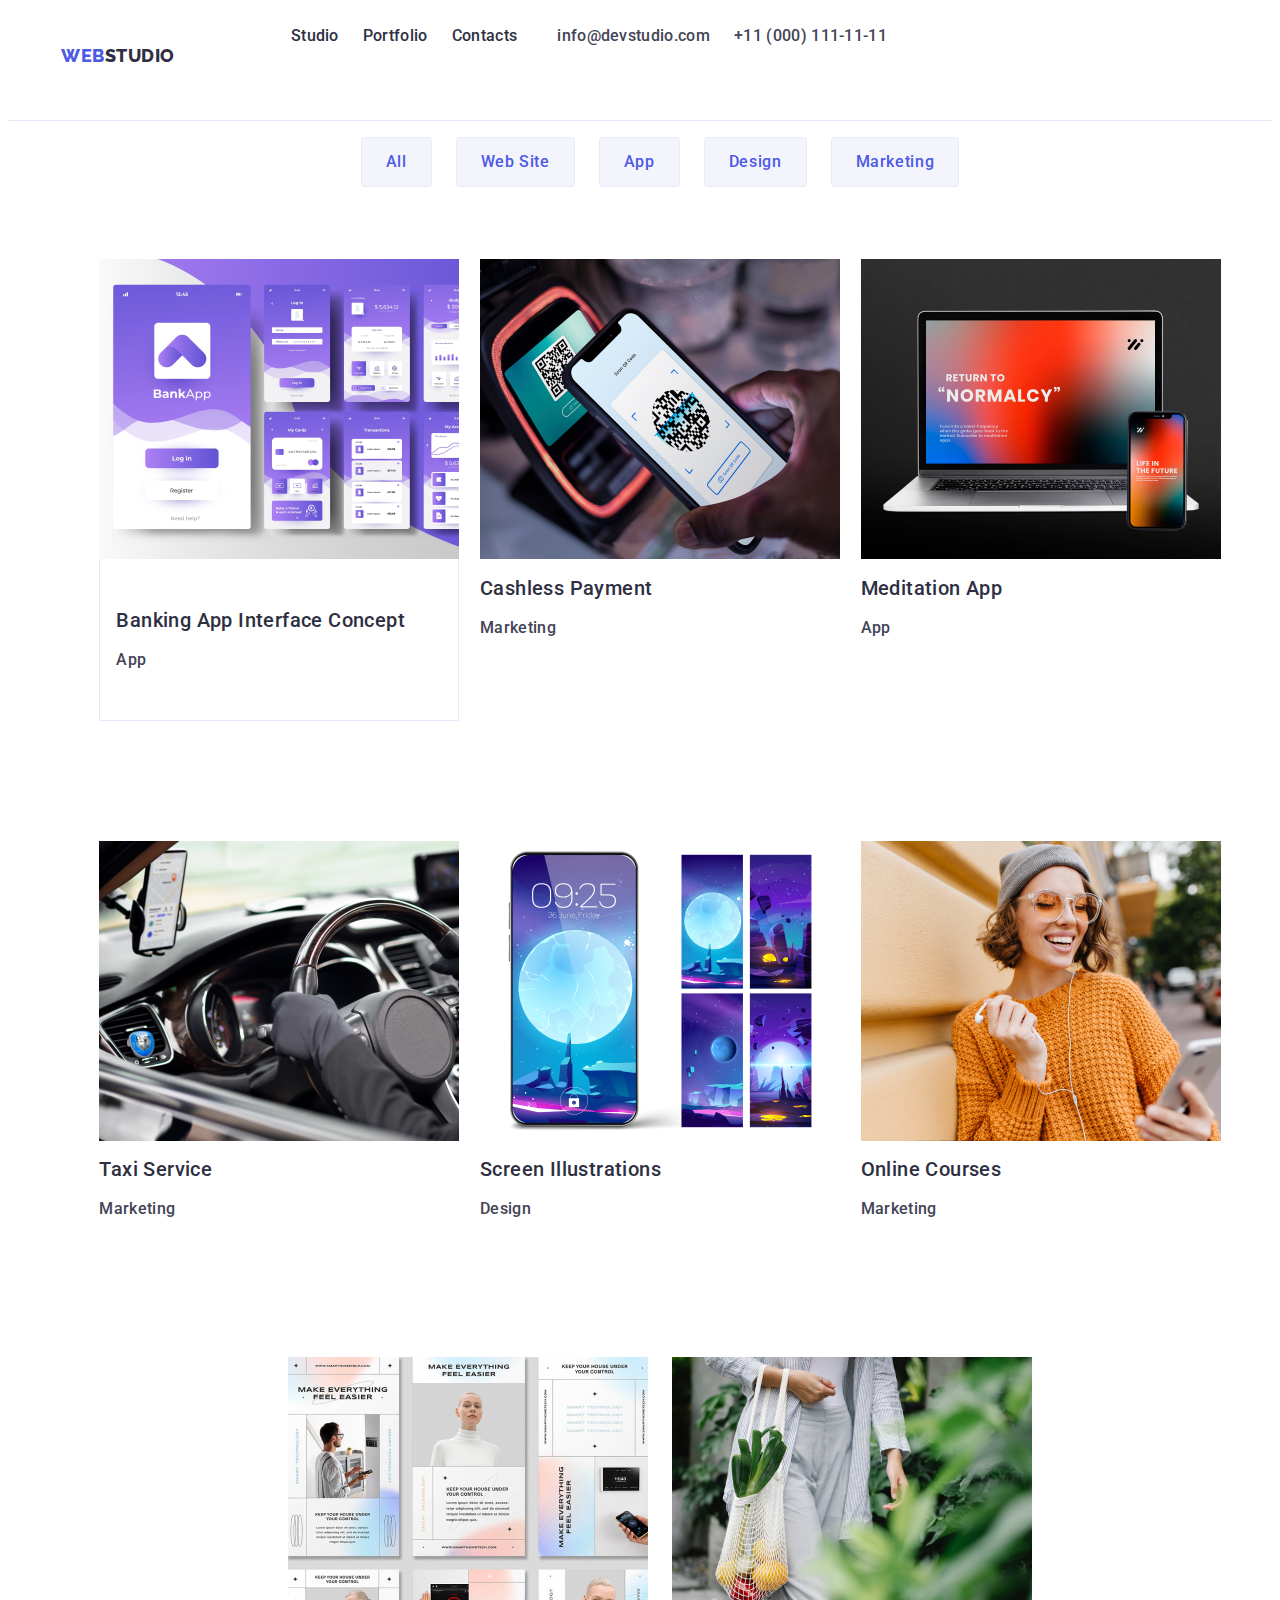
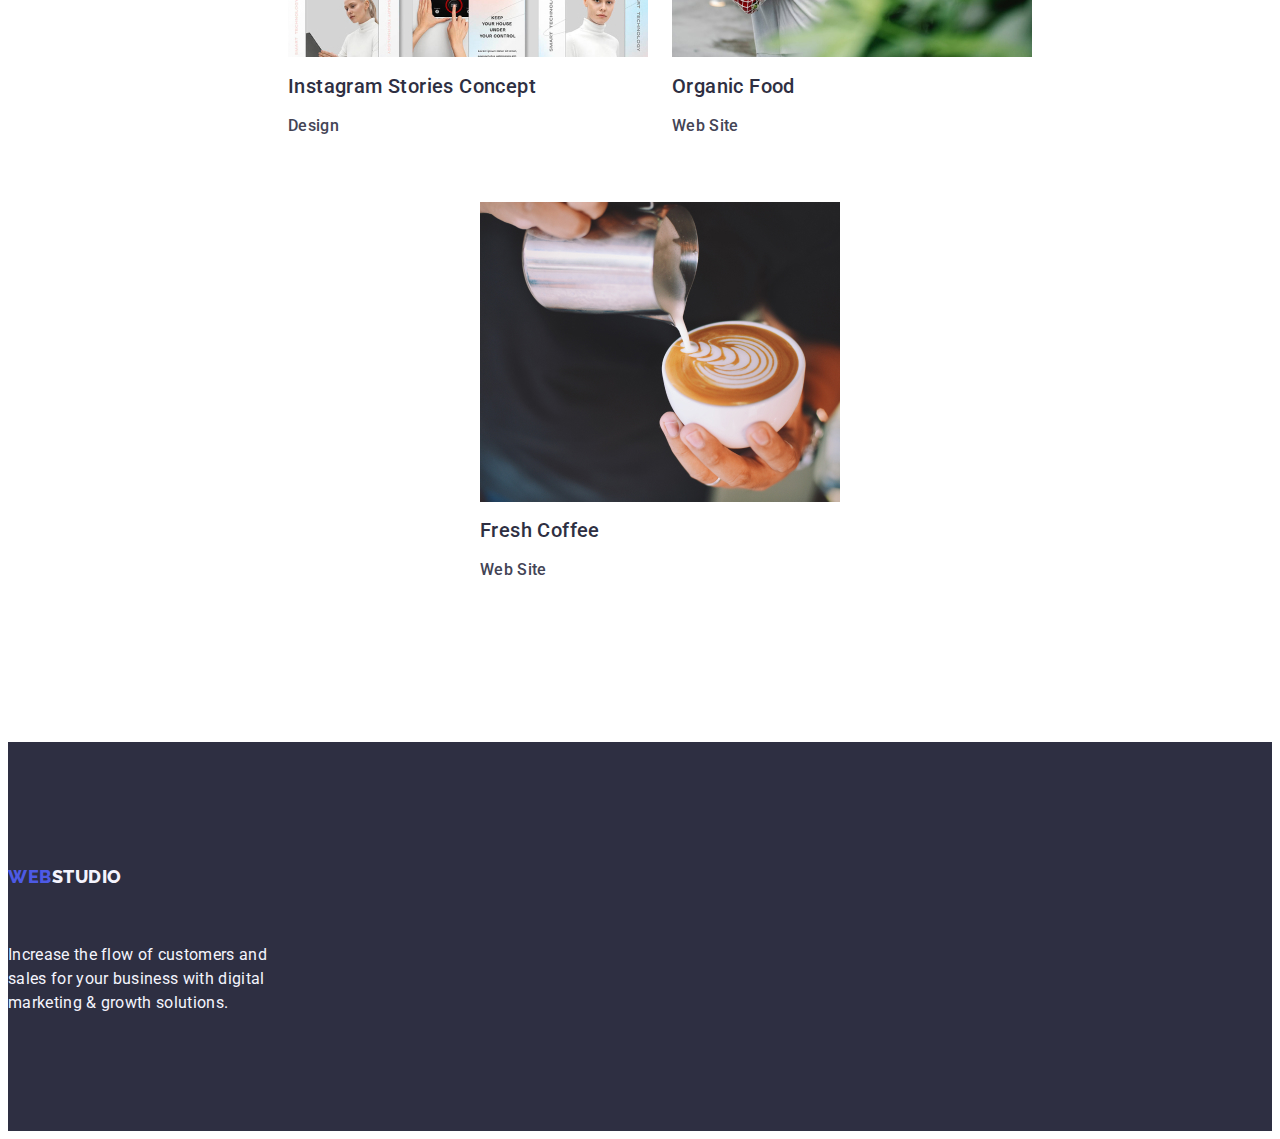
==== portfolio.html @ e0f5b006 "main" ====
<!DOCTYPE html>
<html lang="en">
  <head>
    <meta charset="UTF-8" />
    <meta http-equiv="X-UA-Compatible" content="IE=edge" />
    <meta name="viewport" content="width=device-width, initial-scale=1.0" />
    <title>Document</title>
    <link
      rel="stylesheet"
      href="node_modules/modern-normalize/modern-normalize.css"
    />
    <link rel="stylesheet" href="./css/styles.css" />
    <link rel="preconnect" href="https://fonts.googleapis.com" />
    <link rel="preconnect" href="https://fonts.gstatic.com" crossorigin />
    <link
      href="https://fonts.googleapis.com/css2?family=Raleway:wght@800&display=swap"
      rel="stylesheet"
    />
    <link rel="preconnect" href="https://fonts.googleapis.com" />
    <link rel="preconnect" href="https://fonts.gstatic.com" crossorigin />
    <link
      href="https://fonts.googleapis.com/css2?family=Roboto:wght@500&display=swap"
      rel="stylesheet"
    />
  </head>
  <body>
    <!-- Header -->
    <header class="header">
      <div class="header-container container">
        <nav class="header-navigation">
          <a class="logo-link link" href="./index.html" target="blank"
            >Web<span class="web-logo">Studio</span></a
          >
          <ul class="header-list list">
            <li>
              <a class="header-item-link link" href="./index.html">Studio</a>
            </li>
            <li>
              <a class="header-item-link link" href="./portfolio.html"
                >Portfolio</a
              >
            </li>
            <li><a class="header-item-link link" href="">Contacts</a></li>
          </ul>
        </nav>
        <address class="contacts">
          <ul class="contacts-list list">
            <li class="item">
              <a href="mailto:info@devstudio.com" class="contacts-item link"
                >info@devstudio.com</a
              >
            </li>
            <li class="item">
              <a href="tel:+110001111111" class="contacts-item link"
                >+11 (000) 111-11-11</a
              >
            </li>
          </ul>
        </address>
      </div>
    </header>
    <main>
      <!-- Buttons -->
      <section class="portfolio-section">
        <div class="container">
          <h1 hidden>Portfolio</h1>
          <ul class="list">
            <li><button class="nav-button" type="button">All</button></li>
            <li><button class="nav-button" type="button">Web Site</button></li>
            <li><button class="nav-button" type="button">App</button></li>
            <li><button class="nav-button" type="button">Design</button></li>
            <li><button class="nav-button" type="button">Marketing</button></li>
          </ul>

          <!-- Section 1 -->
          <ul class="portfolio-list list">
            <li class="portfolio-item list">
              <a class="portfolio link" href="./index.html">
                <img
                  src="./images/portfolio1.jpg"
                  alt="Portfolio"
                  width="360"
                />
                <div class="portfolio-container">
                  <h2 class="portfolio-title">Banking App Interface Concept</h2>
                  <p class="portfolio-text">App</p>
                </div>
              </a>
            </li>

            <li class="portfolio-item list">
              <a class="portfolio link" href="./index.html">
                <img src="./images/portfolio2.jpg" alt="QR" width="360" />
                <h2 class="portfolio-title">Cashless Payment</h2>
                <p class="portfolio-text">Marketing</p></a
              >
            </li>

            <li class="portfolio-item list">
              <a class="portfolio link" href="./index.html">
                <img
                  src="./images/portfolio3.jpg"
                  alt="Site and app"
                  width="360"
                />
                <h2 class="portfolio-title">Meditation App</h2>
                <p class="portfolio-text">App</p></a
              >
            </li>

            <!-- Section 2 -->

            <li class="portfolio-item list">
              <a class="portfolio link" href="./index.html">
                <img src="./images/portfolio4.jpg" alt="car" width="360" />
                <h2 class="portfolio-title">Taxi Service</h2>
                <p class="portfolio-text">Marketing</p></a
              >
            </li>

            <li class="portfolio-item list">
              <a class="portfolio link" href="./index.html">
                <img src="./images/portfolio5.jpg" alt="design" width="360" />
                <h2 class="portfolio-title">Screen Illustrations</h2>
                <p class="portfolio-text">Design</p></a
              >
            </li>

            <li class="portfolio-item list">
              <a class="portfolio link" href="./index.html">
                <img src="./images/portfolio6.jpg" alt="women" width="360" />
                <h2 class="portfolio-title">Online Courses</h2>
                <p class="portfolio-text">Marketing</p></a
              >
            </li>

            <!-- Section 3 -->

            <li>
              <a class="portfolio link" href="./index.html">
                <img src="./images/portfolio7.jpg" alt="design" width="360" />
                <h2 class="portfolio-title">Instagram Stories Concept</h2>
                <p class="portfolio-text">Design</p></a
              >
            </li>

            <li>
              <a class="portfolio link" href="./index.html">
                <img src="./images/portfolio8.jpg" alt="WebSite" width="360" />
                <h2 class="portfolio-title">Organic Food</h2>
                <p class="portfolio-text">Web Site</p></a
              >
            </li>

            <li class="portfolio-item list">
              <a class="portfolio link" href="./index.html">
                <img
                  src="./images/portfolio9.jpg"
                  alt="Coffe WebSite"
                  width="360"
                />
                <h2 class="portfolio-title">Fresh Coffee</h2>
                <p class="portfolio-text">Web Site</p></a
              >
            </li>
          </ul>
        </div>
      </section>
    </main>
    <!-- Footer  -->
    <footer class="footer">
      <a class="logo-link link" href="./index.html" target="blank"
        >Web<span class="web-logo-footer">Studio</span></a
      >
      <p class="footer-text">
        Increase the flow of customers and sales for your business with digital
        marketing & growth solutions.
      </p>
    </footer>
  </body>
</html>
---- css/styles.css ----
:root {
    --color-iris: #4d5ae5;
    --color-ocean: #404bbf;
    --color-navy-blue: #2e2f42;
    --color-green: #31d0aa;
    --color-slate: #434455;
    --color-light-slate: #8e8f99;
    --color-cornflower: #e7e9fc;
    --color-cloud: #f4f4fd;
    --color-navy-blue-modal: #2e2f42;
    --color-grey: #2e2f42;
    --color-white: #ffffff;


}

body {
    background-color: #FFFFFF;
    font-family: 'Roboto', sans-serif;
    color: #434455;
    font-style: normal;
    font-weight: 500;
}

img {
    display: block;
}

/* Header */
.header-container {
    display: flex;
}

.container {
    width: 1158px;
    margin: 0 auto;
    padding: 0 15px;
}

.header-navigation {
    display: flex;
    align-items: center;
}

.logo-link {
    font-family: 'Raleway', sans-serif;
    font-style: normal;
    font-weight: 800;
    font-size: 18px;
    line-height: 1.17;
    letter-spacing: 0.03em;
    text-transform: uppercase;
    color: #4D5AE5;
    margin-right: 76px;
    padding: 24px 0;
    display: inline-block;
    margin-bottom: 16px;
}

.web-logo {
    color: #2e2f42;
}

.link {
    text-decoration: none;
}

.header-item-link {
    font-weight: 500;
    font-size: 16px;
    line-height: 1.5;
    letter-spacing: 0.02em;
    color: #2e2f42;
    padding: 24px 0;
}

.header-list .list {
    list-style: none;
}

.contacts {
    color: #434455;
    font-style: normal;
    letter-spacing: 0.02em;
    line-height: 1.5;
    color: #434455;
}

.contacts-list {
    display: flex;
    gap: 40px;
}

.header-item-link:hover {
    color: #404bbf;
}

.header-list .link:focus {
    color: #404bbf;
}

.item .link {
    line-height: 1.5;
    letter-spacing: 0.02em;
    color: #434455;
}

.header-list {
    display: flex;
    gap: 40px;
}

.contacts-item:hover,
.contacts-item:focus {
    color: #404bbf;
}

.header {
    background-color: #FFFFFF;
    border-bottom: 1px solid #e7e9fc;

}

/* Hero */
.first-section {
    background: #2E2F42;
    padding: 188px 0;
}

.text-hero {
    font-family: 'Roboto';
    font-style: normal;
    font-weight: 700;
    font-size: 56px;
    text-align: center;
    letter-spacing: 0.02em;
    color: #FFFFFF;
    line-height: 1.07;
    max-width: 496px;

}

.hero-button {
    font-family: 'Roboto', sans-serif;
    font-weight: 500;
    font-size: 16px;
    line-height: 1.5;
    letter-spacing: 0.04em;
    color: #ffffff;
    cursor: pointer;
    background-color: #4D5AE5;
    display: block;
    min-width: 169px;
    height: 56px;
    border: none;
    border-radius: 4px;
    cursor: pointer;
}

.hero-button:hover,
.hero-button:focus {
    background-color: #404bbf;
}

.order-servise {
    font-family: 'Roboto';
    font-style: normal;
    font-weight: 500;
    font-size: 16px;
    line-height: 24px;
    display: flex;
    align-items: center;
    letter-spacing: 0.04em;
    color: #FFFFFF;
    flex: none;
    order: 0;
    flex-grow: 0;
}

/* Section 2 */
.second-section-list {
    display: flex;
    gap: 24px;
}

.second-container {
    padding: 120px 0;

}

.item-strategy {
    width: calc((100% - 72px) / 4);
}

.strategy-title {
    font-family: 'Roboto';
    font-style: normal;
    font-weight: 500;
    font-size: 20px;
    line-height: 24px;
    letter-spacing: 0.02em;
    color: #2E2F42;
    flex: none;
    order: 0;
    flex-grow: 0;
    margin-bottom: 8px;
}

.strategy-text {
    font-family: 'Roboto';
    font-style: normal;
    font-weight: 400;
    font-size: 16px;
    line-height: 24px;
    letter-spacing: 0.02em;
    color: #434455;
    flex: none;
    order: 1;
    flex-grow: 0;
}

/* Section 3 */
.section-subject {
    font-family: 'Roboto';
    font-style: normal;
    font-weight: 700;
    font-size: 36px;
    line-height: 1.11;
    text-align: center;
    letter-spacing: 0.02em;
    text-transform: capitalize;
    color: #2E2F42;
    margin-bottom: 72px;
}

.third-section {
    padding-bottom: 120px;
}

.list {
    display: flex;
    gap: 24px;
}

.first-image-item {
    width: calc((100% - 48px) / 3);
}

/* Section 4 */
.team-subject {
    font-family: 'Roboto';
    font-style: normal;
    font-weight: 700;
    font-size: 36px;
    line-height: 1.11;
    text-align: center;
    letter-spacing: 0.02em;
    text-transform: capitalize;
    color: #2E2F42;
    margin-bottom: 72px;
}

.team-image {
    background: #FFFFFF;
    box-shadow: 0px 1px 6px rgba(46, 47, 66, 0.08), 0px 1px 1px rgba(46, 47, 66, 0.16), 0px 2px 1px rgba(46, 47, 66, 0.08);
    border-radius: 0px 0px 4px 4px;
    width: calc((100% - 72px) / 4);
}

.team-name-container {
    padding: 32px 16px;

}

.hidden-title {
    font-weight: 500;
    font-size: 20px;
    line-height: 1.2;
    letter-spacing: 0.02em;
    color: var(--color-navy-blue);
    text-align: center;
    margin-bottom: 8px;
}

.hidden-text {
    font-size: 16px;
    line-height: 1.5;
    letter-spacing: 0.02em;
    text-align: center;
}

.fourth-section {
    background-color: #F4F4FD;
    padding: 120px 0;
}

/* Footer */
.footer {
    background: #2E2F42;
    padding: 100px 0;
}

.footer-text {
    font-family: 'Roboto';
    font-style: normal;
    font-weight: 400;
    font-size: 16px;
    line-height: 24px;
    letter-spacing: 0.02em;
    color: #F4F4FD;
    max-width: 264px;
}

.web-logo-footer {
    color: #f4f4fd;
}

/* Portfolio */
.list {
    list-style: none;
    display: flex;
    justify-content: center;
    gap: 24px;
    margin-bottom: 72px;

}

.nav-button {
    font-family: 'Roboto', sans-serif;
    font-weight: 500;
    font-size: 16px;
    line-height: 1.5;
    letter-spacing: 0.04em;
    color: #4d5ae5;
    background-color: #F4F4FD;
    cursor: pointer;
    padding: 12px 24px;
    border: 1px solid #e7e9fc;
    border-radius: 4px;
}

.nav-button:hover {
    color: #FFFFFF;
    background-color: #404bbf;
    border: 1px solid transparent
}

.nav-button:focus {
    color: #FFFFFF;
    background-color: #404bbf;
    border: 1px solid transparent
}

.portfolio .link {
    text-decoration: none;
}

.portfolio-title {
    font-weight: 500;
    font-size: 20px;
    line-height: 1.2;
    letter-spacing: 0.02em;
    color: var(--color-navy-blue);
    margin-bottom: 8px;

}

.portfolio-text {
    font-size: 16px;
    line-height: 1.5;
    letter-spacing: 0.02em;
    color: #434455;
}

.portfolio-list {
    display: flex;
    flex-wrap: wrap;
    column-gap: 24px;
    row-gap: 48px;
}

.portfolio-item {
    width: calc((100% - 48px) / 3);
}

.portfolio-container {
    padding: 32px 16px;
    border: 1px solid #e7e9fc;
    border-top: none;
}
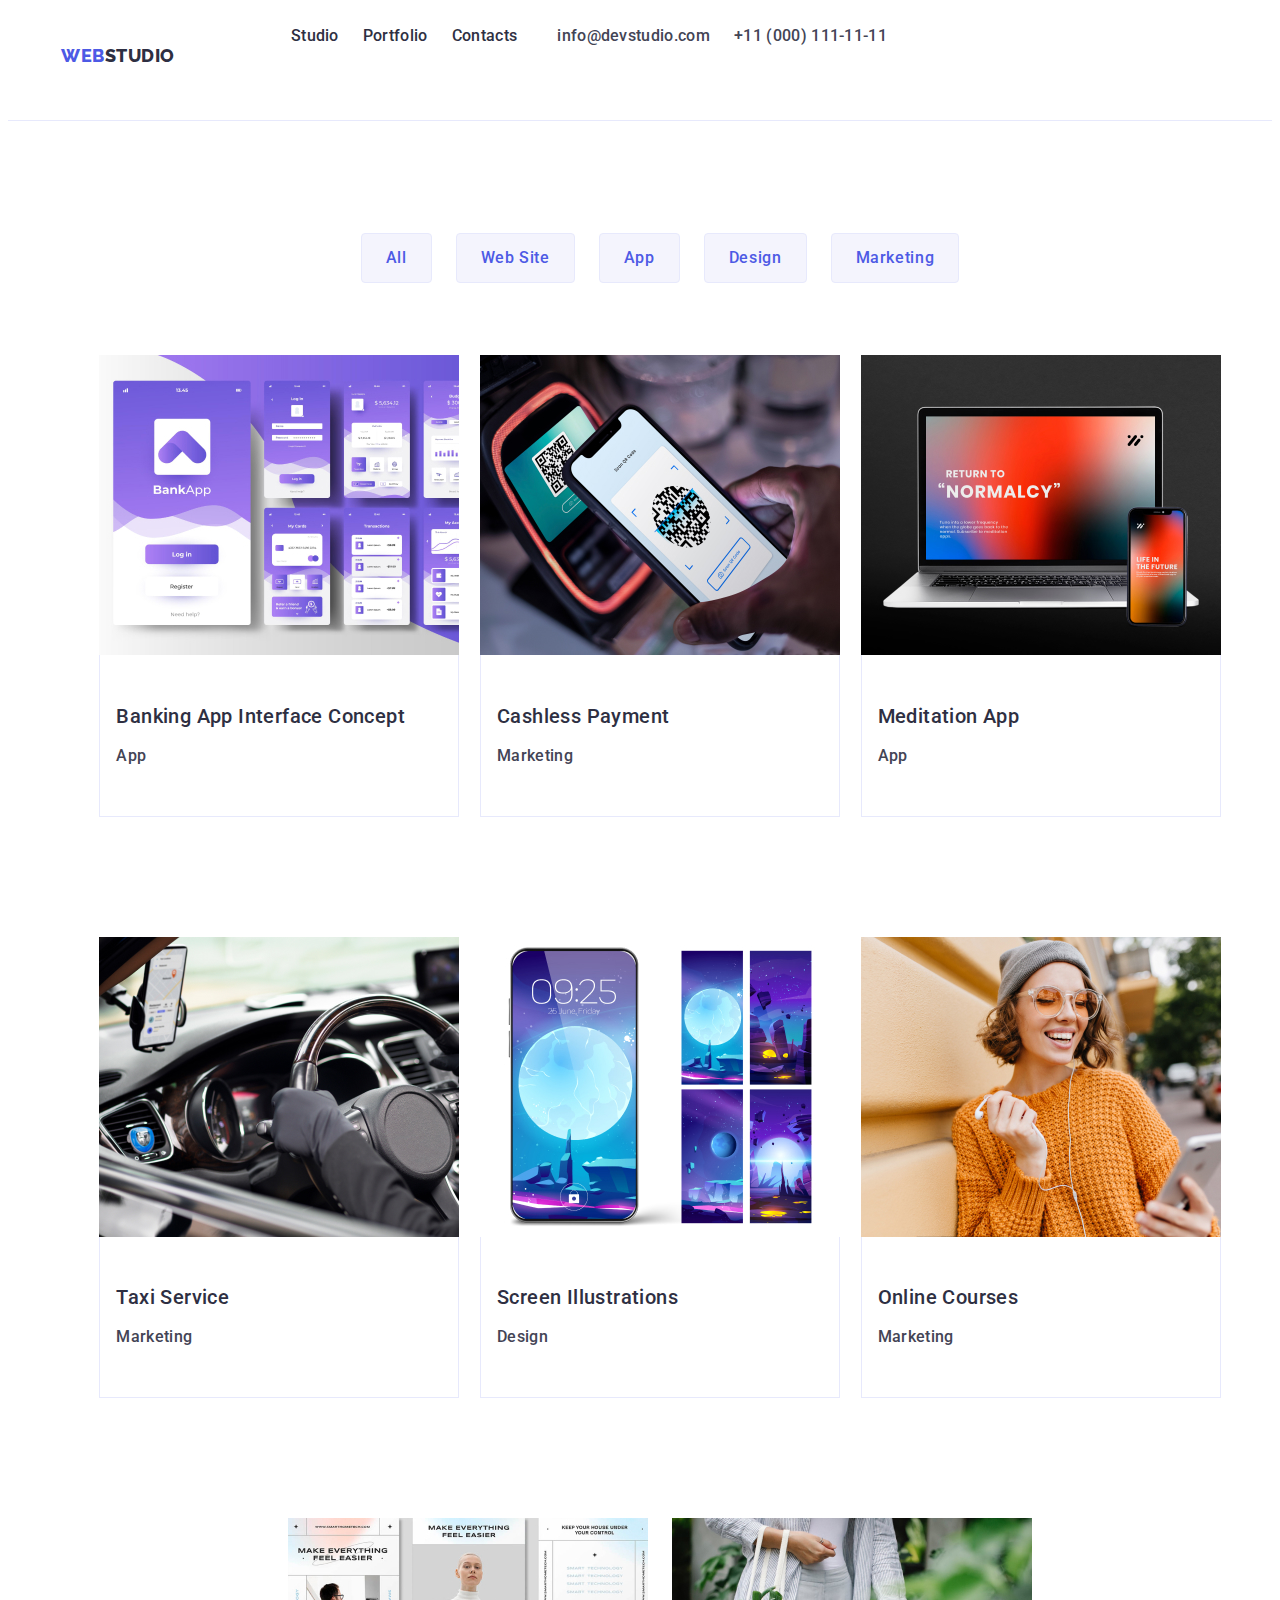
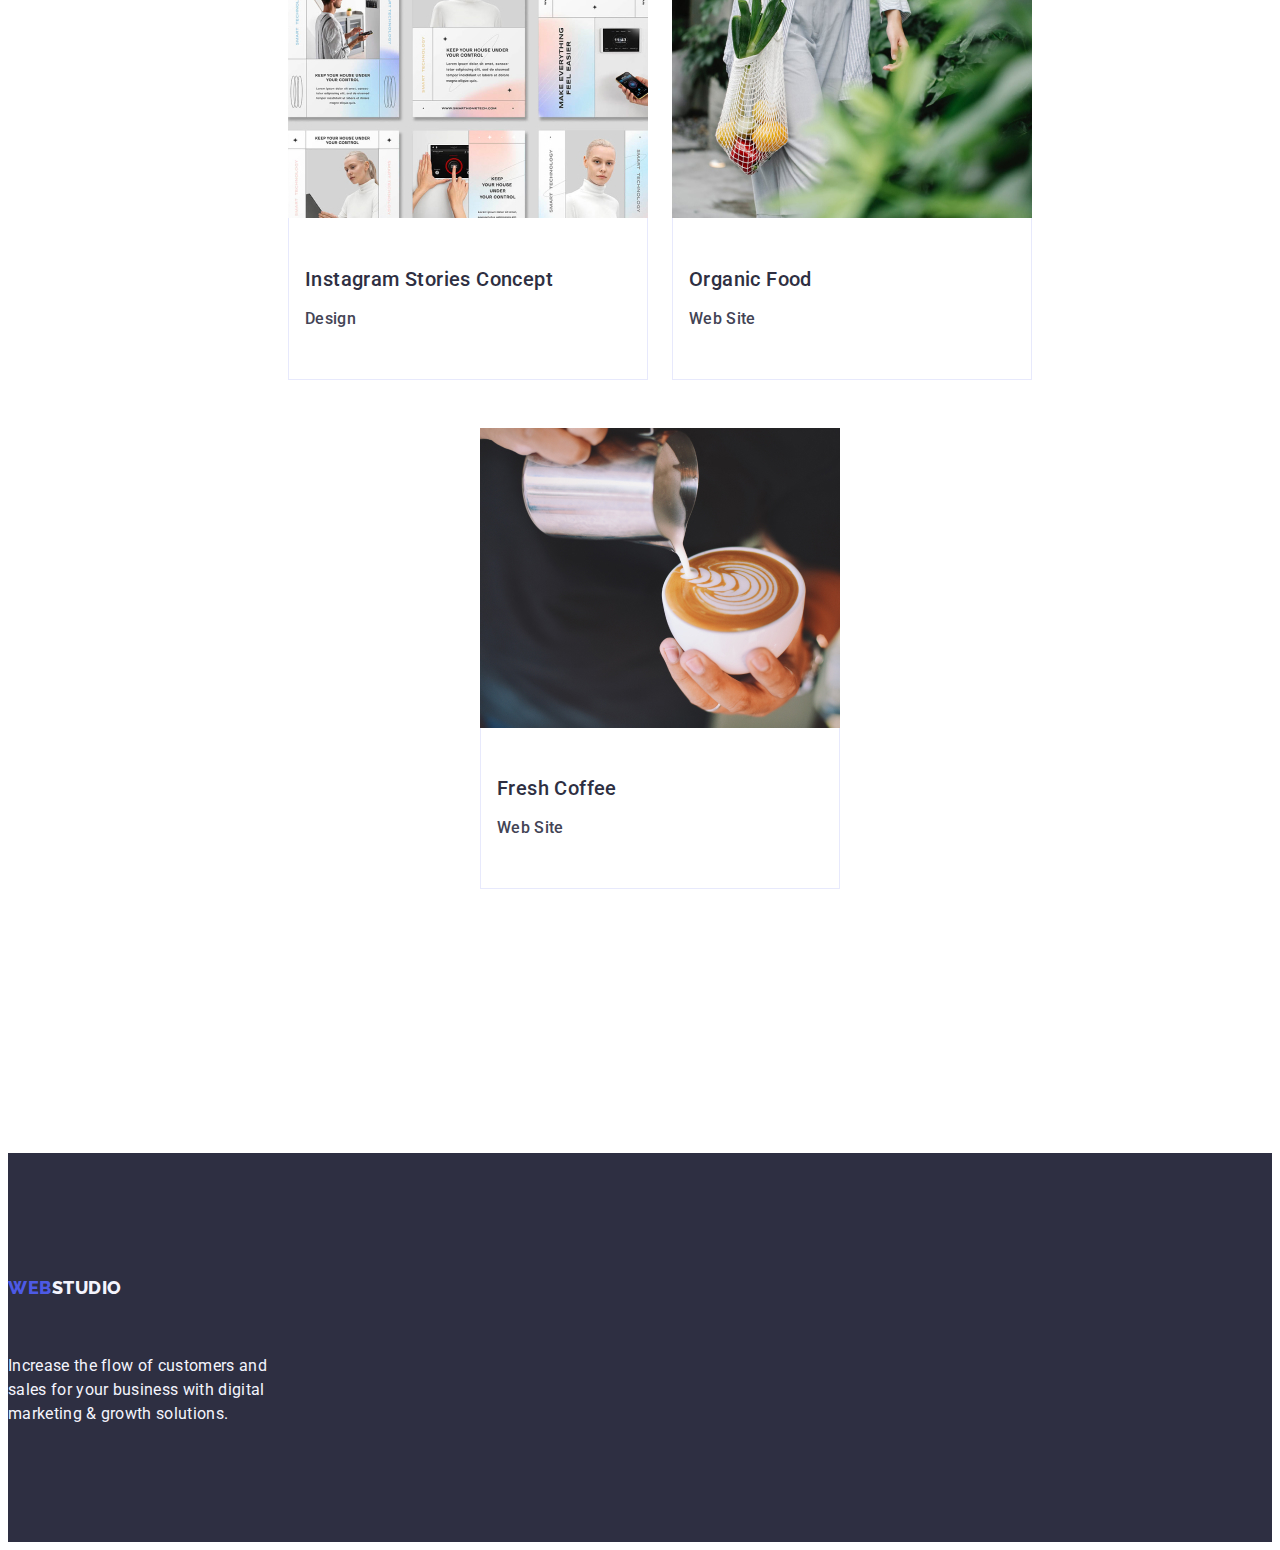
==== commit 5caf300a: "main" ====
--- a/portfolio.html
+++ b/portfolio.html
@@ -91,9 +91,11 @@
             <li class="portfolio-item list">
               <a class="portfolio link" href="./index.html">
                 <img src="./images/portfolio2.jpg" alt="QR" width="360" />
-                <h2 class="portfolio-title">Cashless Payment</h2>
-                <p class="portfolio-text">Marketing</p></a
-              >
+                <div class="portfolio-container">
+                  <h2 class="portfolio-title">Cashless Payment</h2>
+                  <p class="portfolio-text">Marketing</p>
+                </div>
+              </a>
             </li>
 
             <li class="portfolio-item list">
@@ -103,9 +105,11 @@
                   alt="Site and app"
                   width="360"
                 />
-                <h2 class="portfolio-title">Meditation App</h2>
-                <p class="portfolio-text">App</p></a
-              >
+                <div class="portfolio-container">
+                  <h2 class="portfolio-title">Meditation App</h2>
+                  <p class="portfolio-text">App</p>
+                </div>
+              </a>
             </li>
 
             <!-- Section 2 -->
@@ -113,24 +117,30 @@
             <li class="portfolio-item list">
               <a class="portfolio link" href="./index.html">
                 <img src="./images/portfolio4.jpg" alt="car" width="360" />
-                <h2 class="portfolio-title">Taxi Service</h2>
-                <p class="portfolio-text">Marketing</p></a
+                <div class="portfolio-container">
+                  <h2 class="portfolio-title">Taxi Service</h2>
+                  <p class="portfolio-text">Marketing</p>
+                </div></a
               >
             </li>
 
             <li class="portfolio-item list">
               <a class="portfolio link" href="./index.html">
                 <img src="./images/portfolio5.jpg" alt="design" width="360" />
-                <h2 class="portfolio-title">Screen Illustrations</h2>
-                <p class="portfolio-text">Design</p></a
+                <div class="portfolio-container">
+                  <h2 class="portfolio-title">Screen Illustrations</h2>
+                  <p class="portfolio-text">Design</p>
+                </div></a
               >
             </li>
 
             <li class="portfolio-item list">
               <a class="portfolio link" href="./index.html">
                 <img src="./images/portfolio6.jpg" alt="women" width="360" />
-                <h2 class="portfolio-title">Online Courses</h2>
-                <p class="portfolio-text">Marketing</p></a
+                <div class="portfolio-container">
+                  <h2 class="portfolio-title">Online Courses</h2>
+                  <p class="portfolio-text">Marketing</p>
+                </div></a
               >
             </li>
 
@@ -139,16 +149,20 @@
             <li>
               <a class="portfolio link" href="./index.html">
                 <img src="./images/portfolio7.jpg" alt="design" width="360" />
-                <h2 class="portfolio-title">Instagram Stories Concept</h2>
-                <p class="portfolio-text">Design</p></a
+                <div class="portfolio-container">
+                  <h2 class="portfolio-title">Instagram Stories Concept</h2>
+                  <p class="portfolio-text">Design</p>
+                </div></a
               >
             </li>
 
             <li>
               <a class="portfolio link" href="./index.html">
                 <img src="./images/portfolio8.jpg" alt="WebSite" width="360" />
-                <h2 class="portfolio-title">Organic Food</h2>
-                <p class="portfolio-text">Web Site</p></a
+                <div class="portfolio-container">
+                  <h2 class="portfolio-title">Organic Food</h2>
+                  <p class="portfolio-text">Web Site</p>
+                </div></a
               >
             </li>
 
@@ -159,8 +173,10 @@
                   alt="Coffe WebSite"
                   width="360"
                 />
-                <h2 class="portfolio-title">Fresh Coffee</h2>
-                <p class="portfolio-text">Web Site</p></a
+                <div class="portfolio-container">
+                  <h2 class="portfolio-title">Fresh Coffee</h2>
+                  <p class="portfolio-text">Web Site</p>
+                </div></a
               >
             </li>
           </ul>
--- a/css/styles.css
+++ b/css/styles.css
@@ -387,4 +387,7 @@
     padding: 32px 16px;
     border: 1px solid #e7e9fc;
     border-top: none;
+}
+.portfolio-section {
+    padding: 96px 0 120px;
 }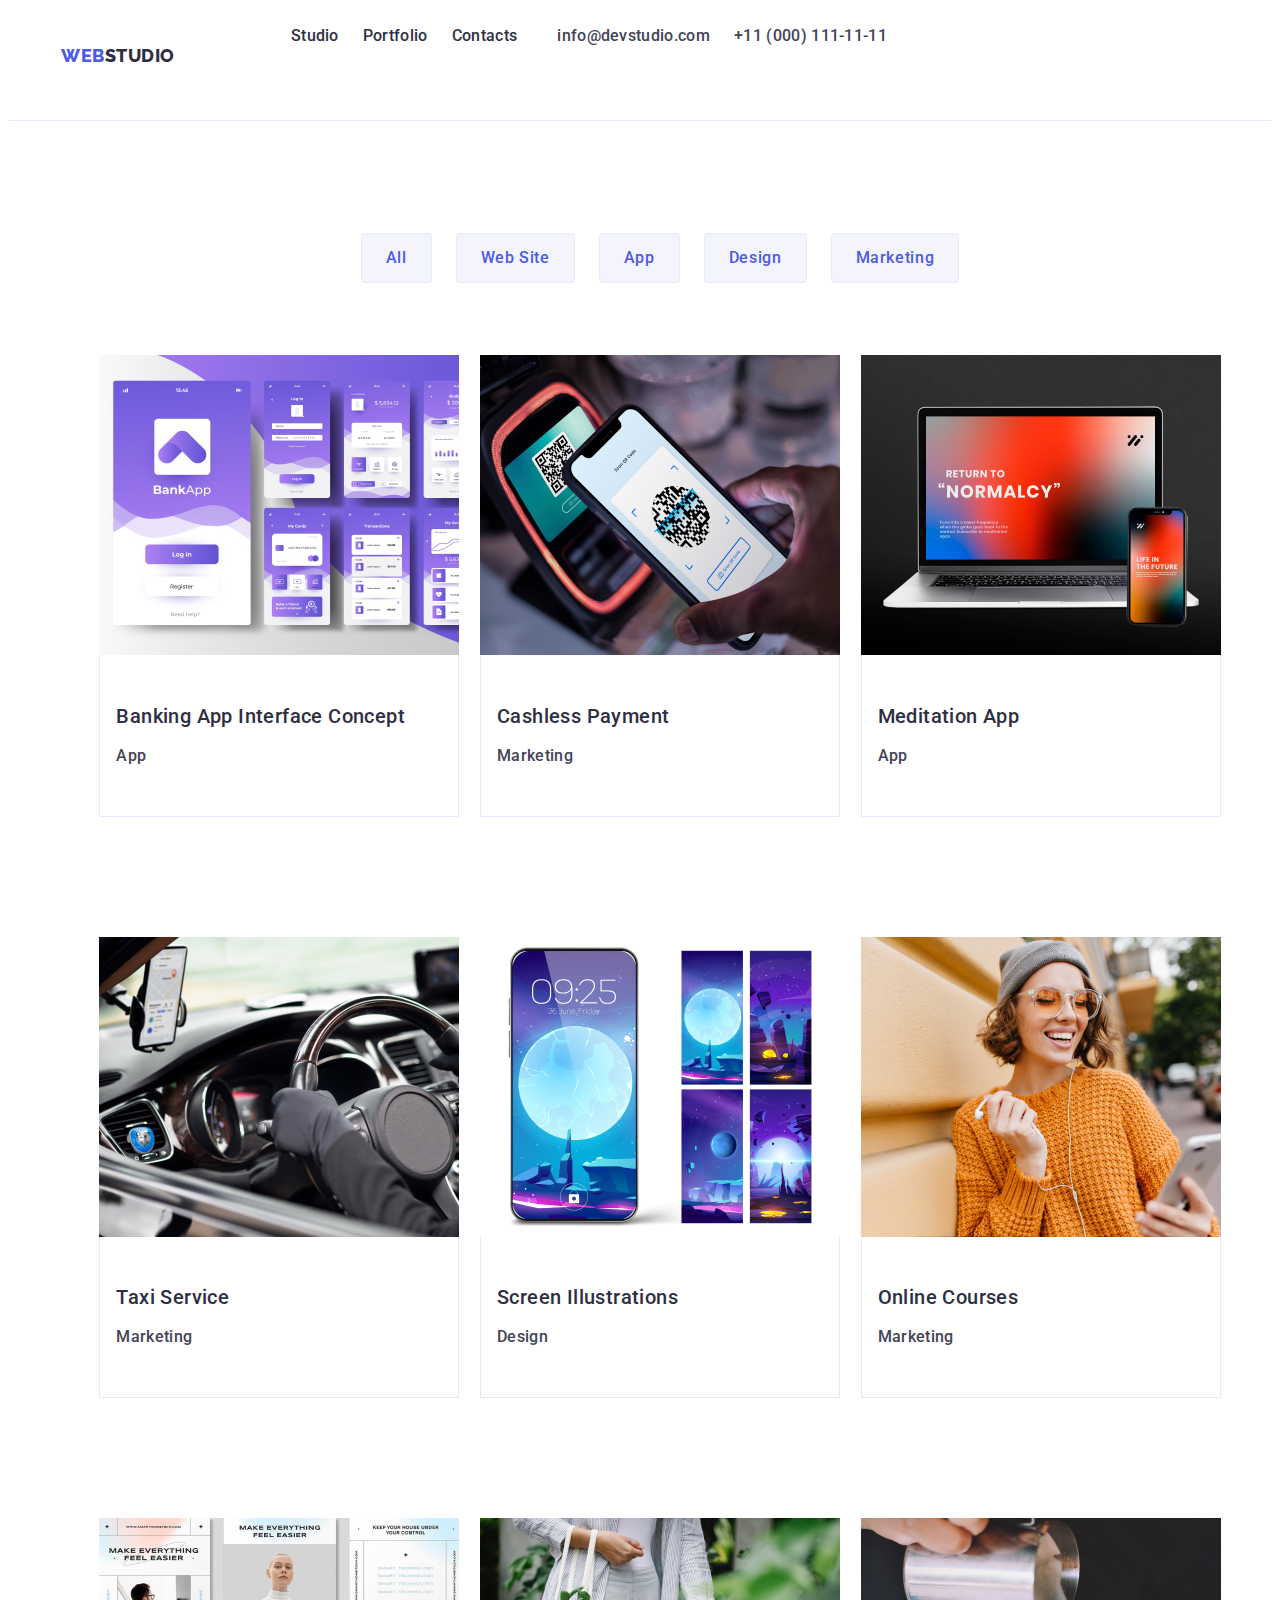
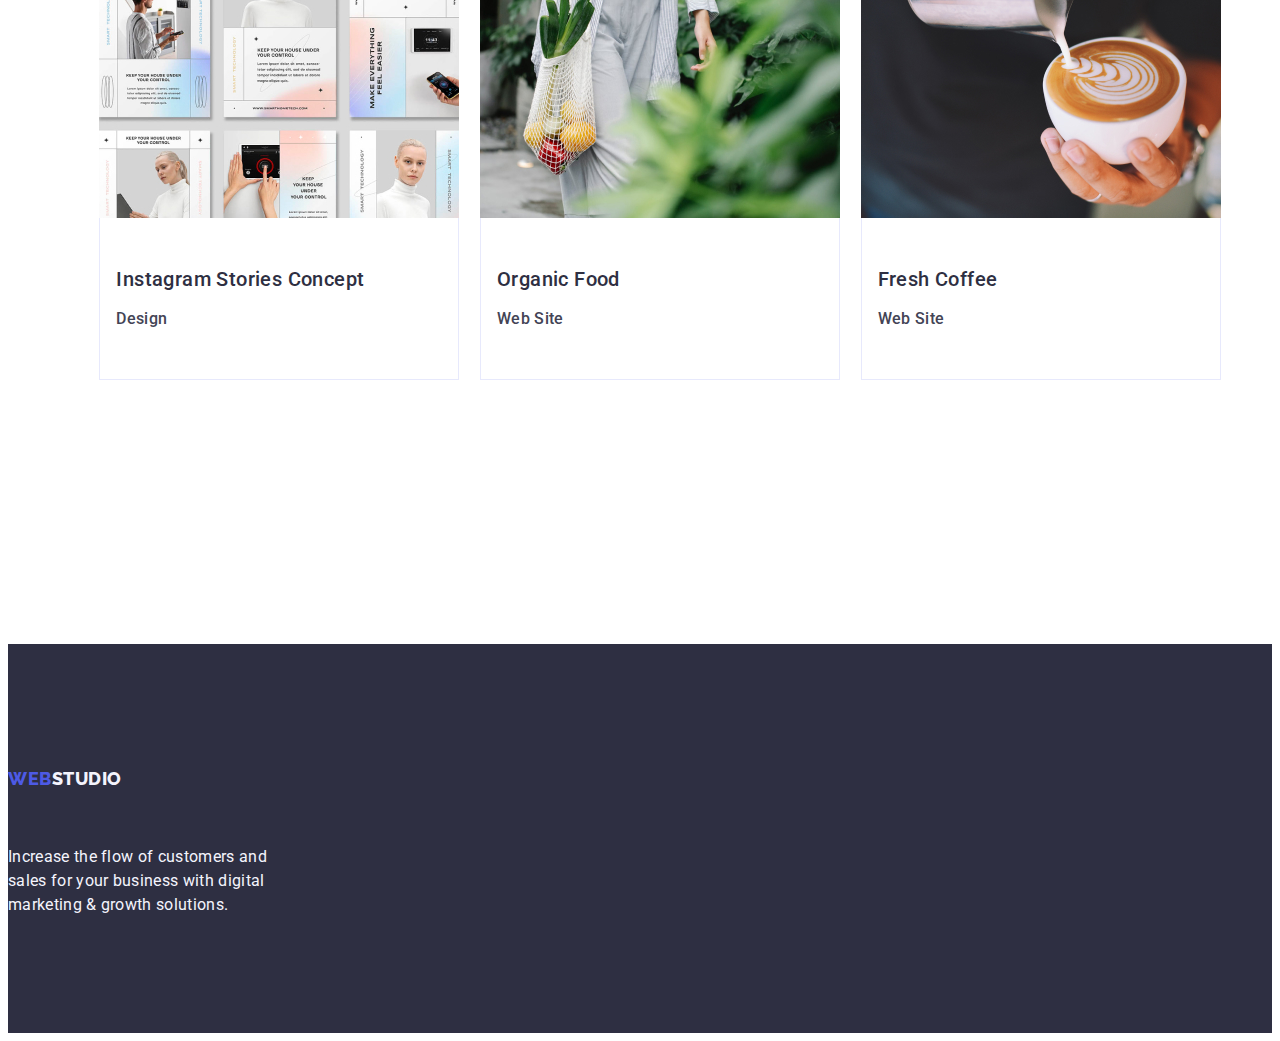
==== commit faaf1dbb: "main" ====
--- a/portfolio.html
+++ b/portfolio.html
@@ -146,7 +146,7 @@
 
             <!-- Section 3 -->
 
-            <li>
+            <li class="portfolio-item list">
               <a class="portfolio link" href="./index.html">
                 <img src="./images/portfolio7.jpg" alt="design" width="360" />
                 <div class="portfolio-container">
@@ -156,7 +156,7 @@
               >
             </li>
 
-            <li>
+            <li class="portfolio-item list">
               <a class="portfolio link" href="./index.html">
                 <img src="./images/portfolio8.jpg" alt="WebSite" width="360" />
                 <div class="portfolio-container">
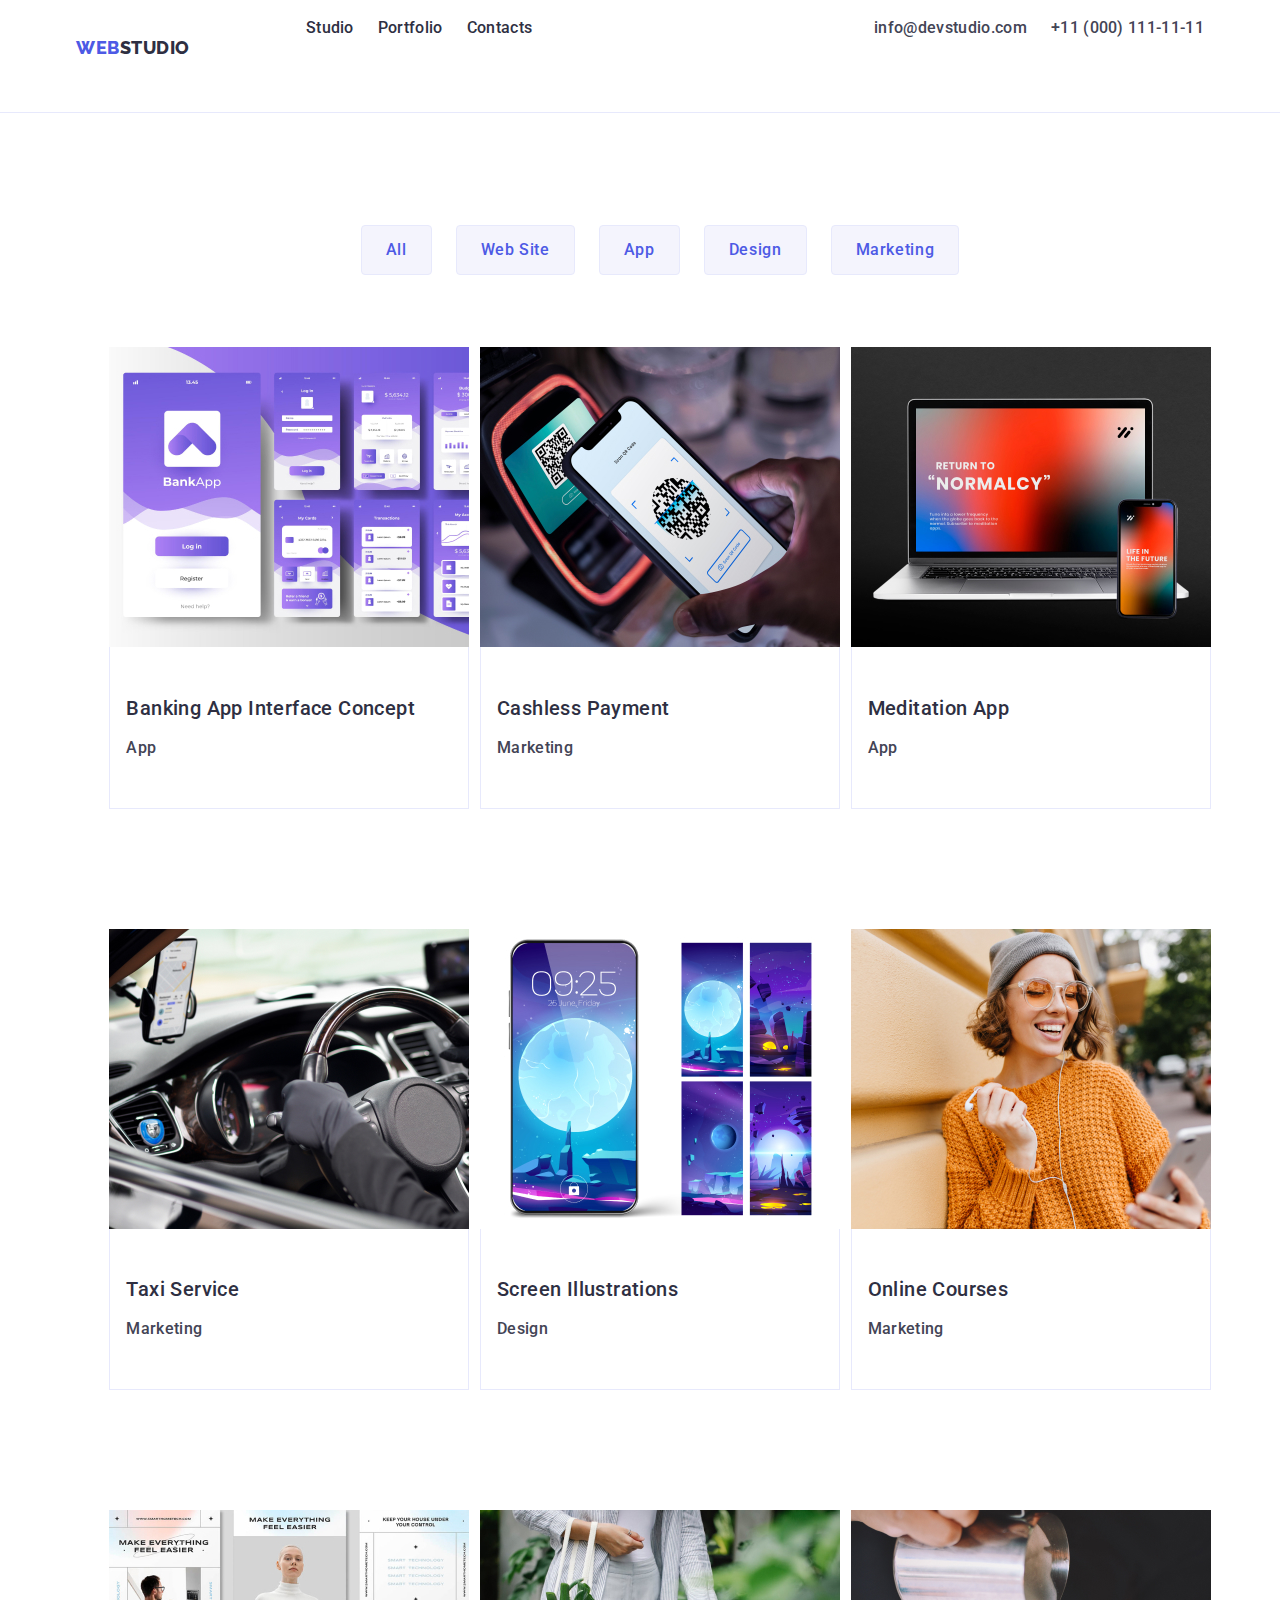
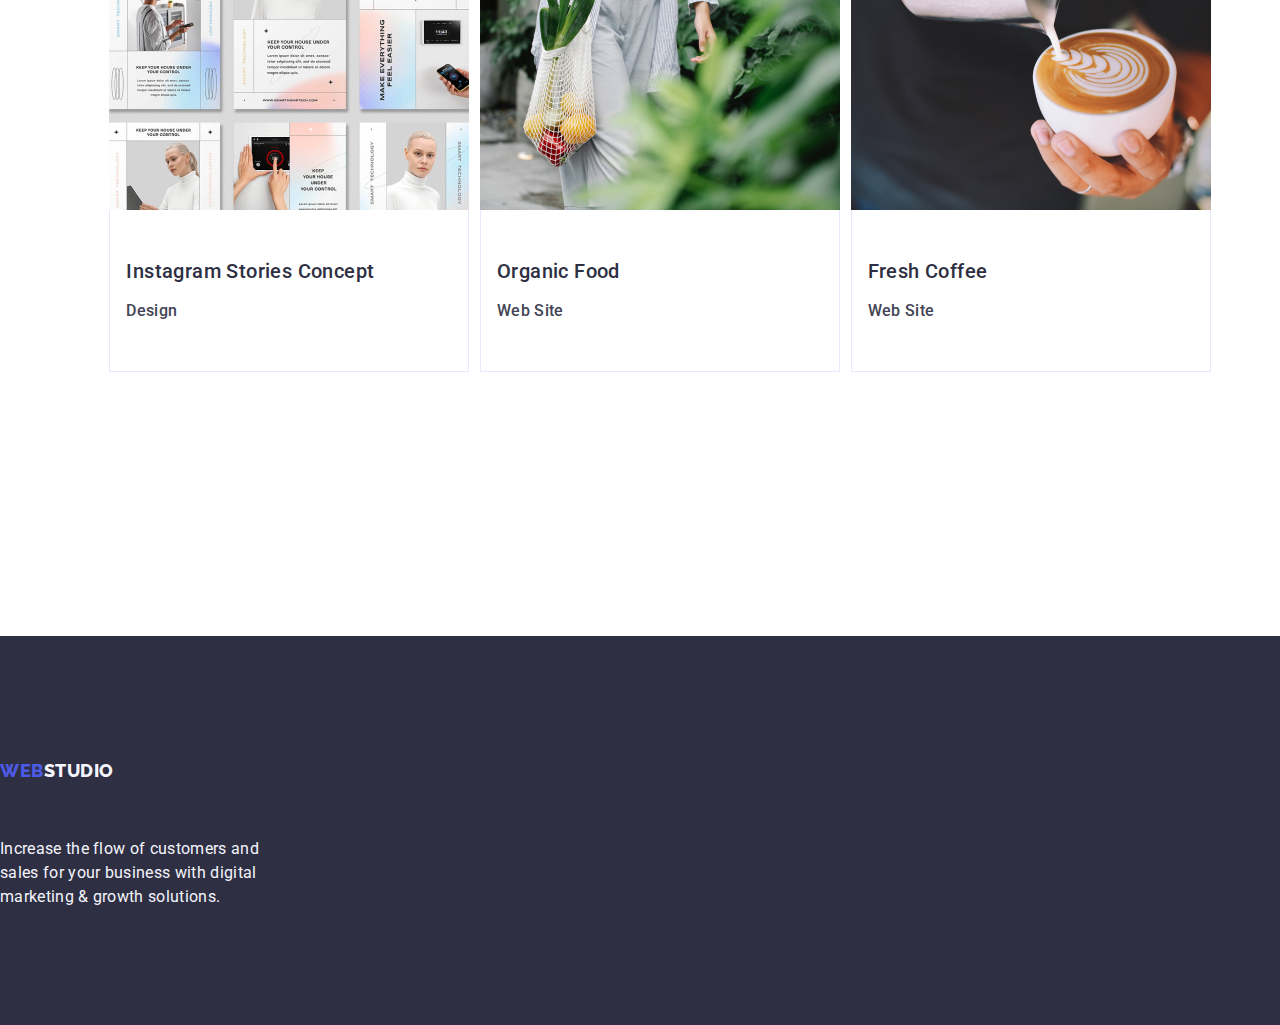
==== commit 027c0938: "main" ====
--- a/portfolio.html
+++ b/portfolio.html
@@ -5,10 +5,7 @@
     <meta http-equiv="X-UA-Compatible" content="IE=edge" />
     <meta name="viewport" content="width=device-width, initial-scale=1.0" />
     <title>Document</title>
-    <link
-      rel="stylesheet"
-      href="node_modules/modern-normalize/modern-normalize.css"
-    />
+    <link rel="stylesheet" href="./modern-normalize.css" />
     <link rel="stylesheet" href="./css/styles.css" />
     <link rel="preconnect" href="https://fonts.googleapis.com" />
     <link rel="preconnect" href="https://fonts.gstatic.com" crossorigin />
--- a/css/styles.css
+++ b/css/styles.css
@@ -84,6 +84,7 @@
     letter-spacing: 0.02em;
     line-height: 1.5;
     color: #434455;
+    margin-left: auto;
 }
 
 .contacts-list {
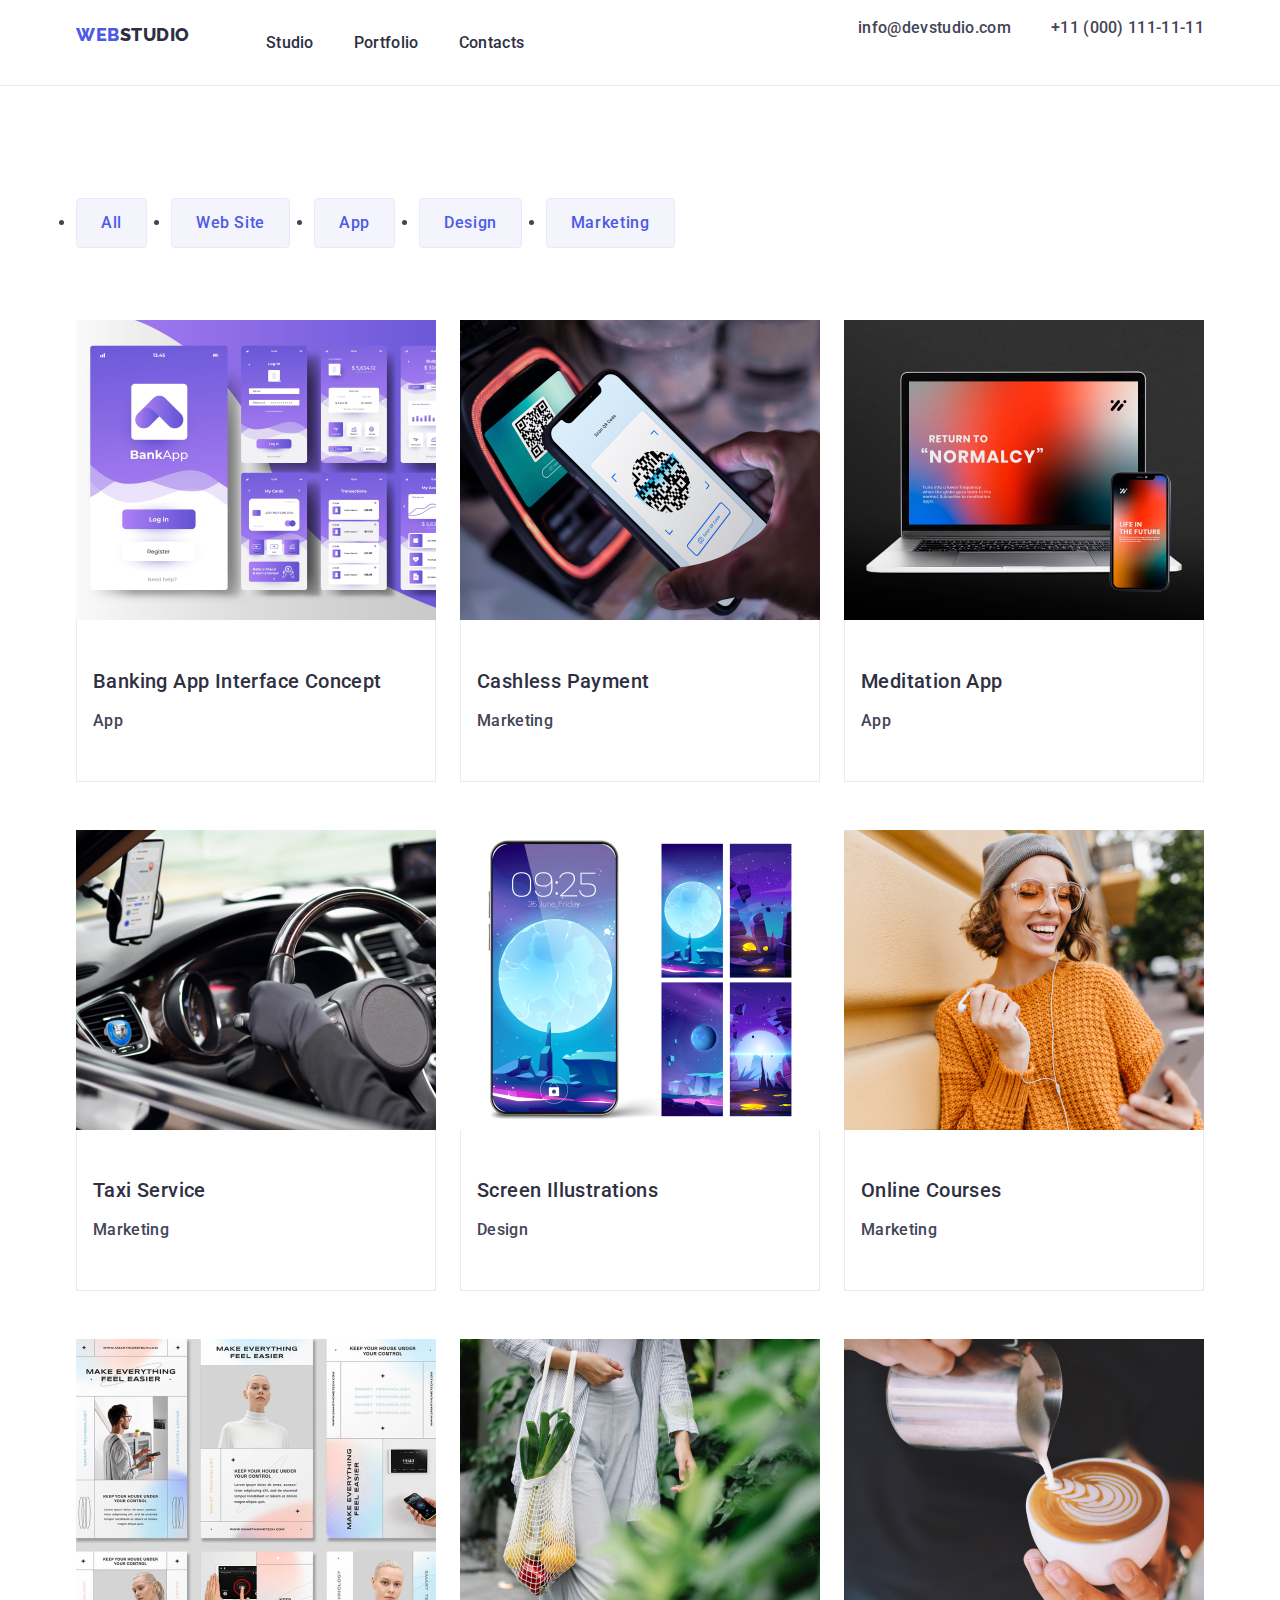
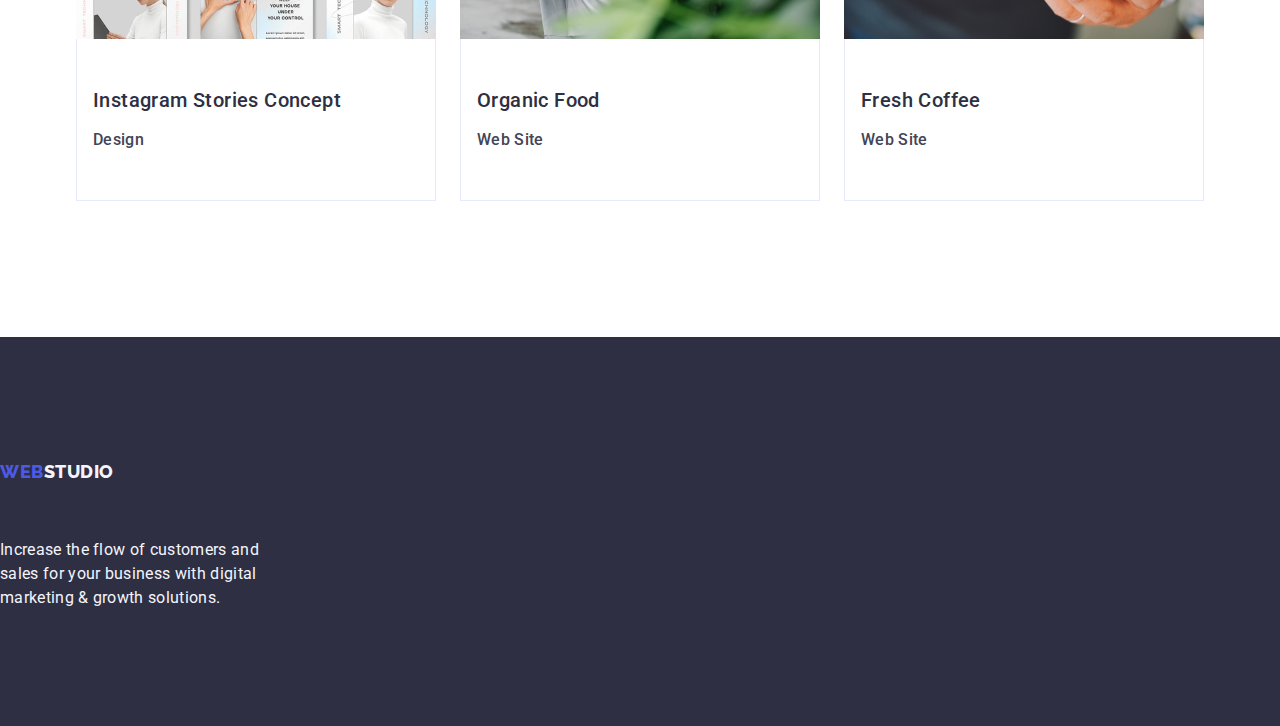
==== commit 4edcf983: "main" ====
--- a/portfolio.html
+++ b/portfolio.html
@@ -5,7 +5,7 @@
     <meta http-equiv="X-UA-Compatible" content="IE=edge" />
     <meta name="viewport" content="width=device-width, initial-scale=1.0" />
     <title>Document</title>
-    <link rel="stylesheet" href="./modern-normalize.css" />
+    <link rel="stylesheet" href="modern-normalize.min.css" />
     <link rel="stylesheet" href="./css/styles.css" />
     <link rel="preconnect" href="https://fonts.googleapis.com" />
     <link rel="preconnect" href="https://fonts.gstatic.com" crossorigin />
@@ -61,7 +61,7 @@
       <section class="portfolio-section">
         <div class="container">
           <h1 hidden>Portfolio</h1>
-          <ul class="list">
+          <ul class="button-list">
             <li><button class="nav-button" type="button">All</button></li>
             <li><button class="nav-button" type="button">Web Site</button></li>
             <li><button class="nav-button" type="button">App</button></li>
--- a/css/styles.css
+++ b/css/styles.css
@@ -26,6 +26,10 @@
     display: block;
 }
 
+ul {
+    padding-left: 0%;
+}
+
 /* Header */
 .header-container {
     display: flex;
@@ -74,9 +78,6 @@
     padding: 24px 0;
 }
 
-.header-list .list {
-    list-style: none;
-}
 
 .contacts {
     color: #434455;
@@ -110,6 +111,7 @@
     display: flex;
     gap: 40px;
 }
+
 
 .contacts-item:hover,
 .contacts-item:focus {
@@ -138,6 +140,9 @@
     color: #FFFFFF;
     line-height: 1.07;
     max-width: 496px;
+    margin-left: auto;
+    margin-right: auto;
+    margin-bottom: 48px;
 
 }
 
@@ -152,10 +157,13 @@
     background-color: #4D5AE5;
     display: block;
     min-width: 169px;
+    max-width: 496px;
     height: 56px;
     border: none;
     border-radius: 4px;
     cursor: pointer;
+    margin: 0 auto;
+    padding: 16px 32px;
 }
 
 .hero-button:hover,
@@ -239,12 +247,17 @@
 }
 
 .list {
-    display: flex;
-    gap: 24px;
+    list-style: none;
 }
 
 .first-image-item {
     width: calc((100% - 48px) / 3);
+}
+
+.third-section-list {
+    display: flex;
+    gap: 24px;
+
 }
 
 /* Section 4 */
@@ -295,6 +308,11 @@
     padding: 120px 0;
 }
 
+.fourth-section-list {
+    display: flex;
+    gap: 24px;
+}
+
 /* Footer */
 .footer {
     background: #2E2F42;
@@ -317,13 +335,11 @@
 }
 
 /* Portfolio */
-.list {
-    list-style: none;
-    display: flex;
-    justify-content: center;
+.button-list {
+    display: flex;
+    margin-right: 40px;
     gap: 24px;
     margin-bottom: 72px;
-
 }
 
 .nav-button {
@@ -389,6 +405,7 @@
     border: 1px solid #e7e9fc;
     border-top: none;
 }
+
 .portfolio-section {
     padding: 96px 0 120px;
 }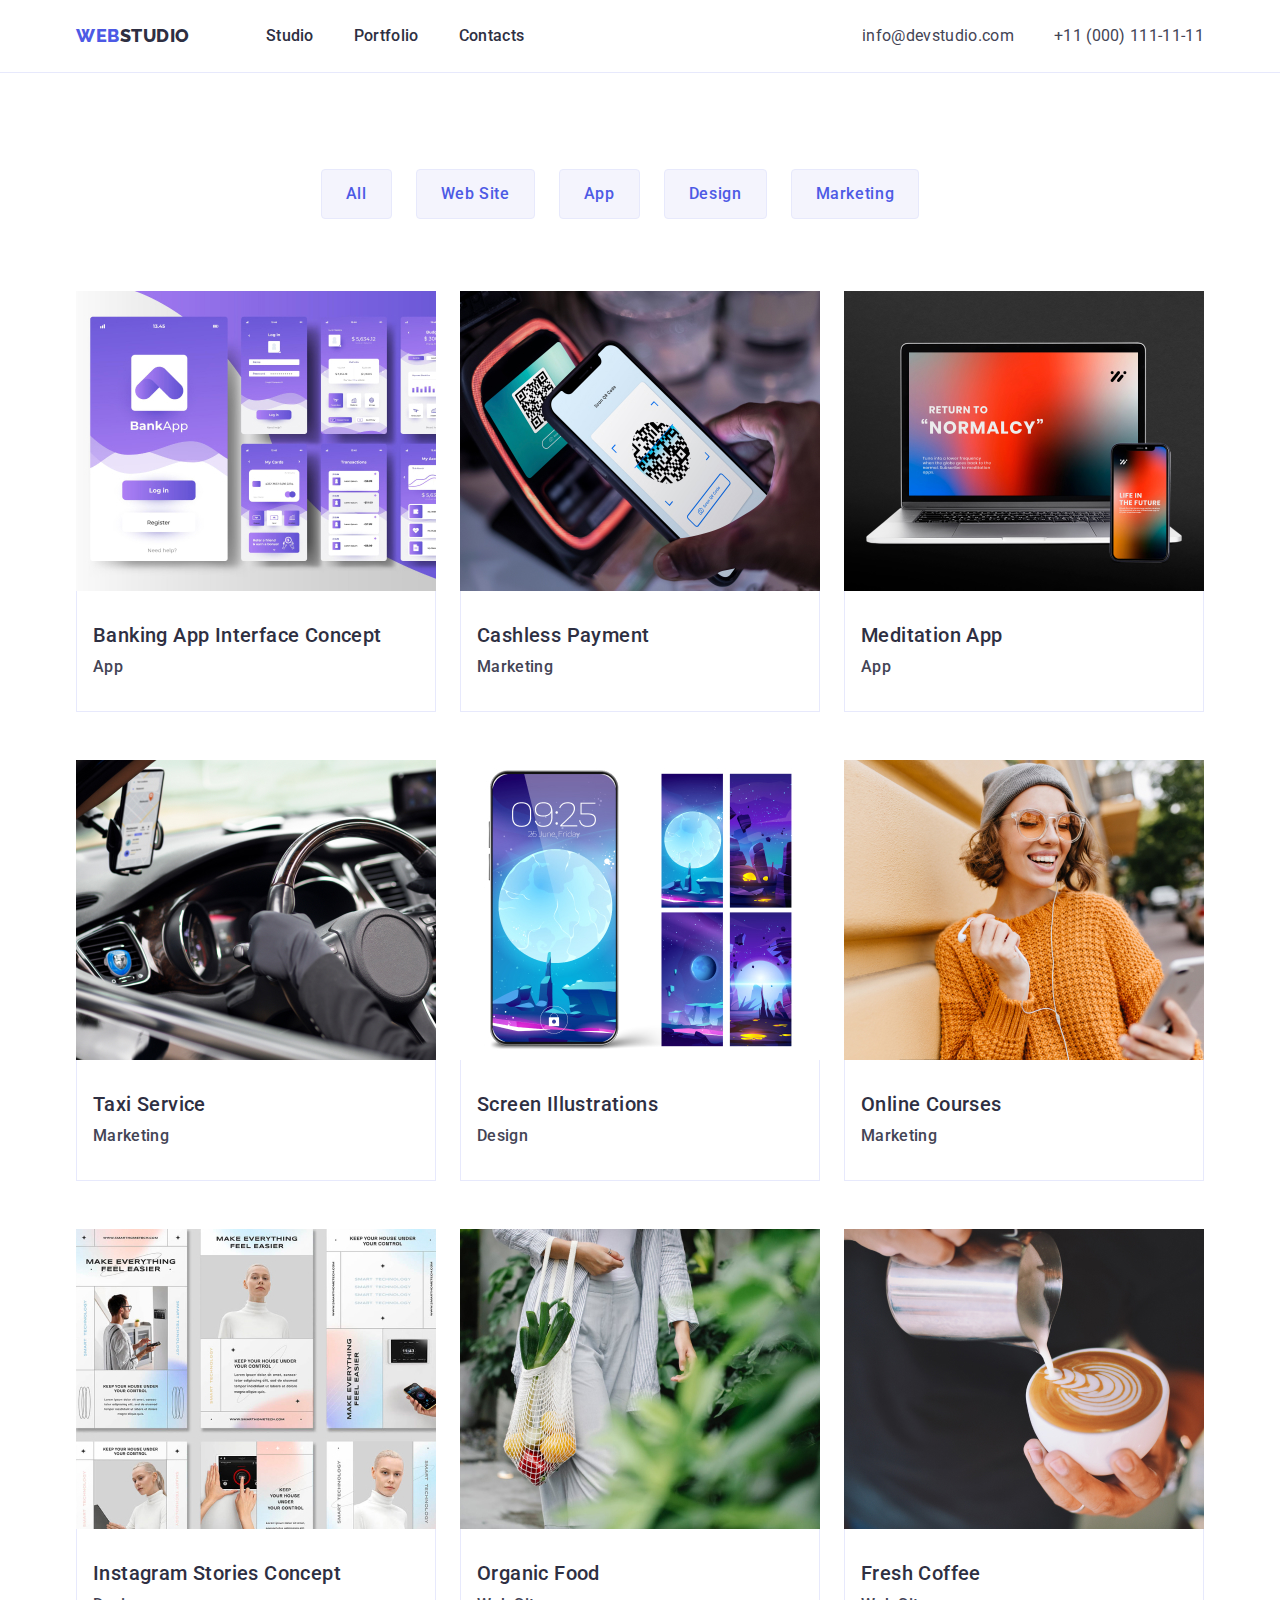
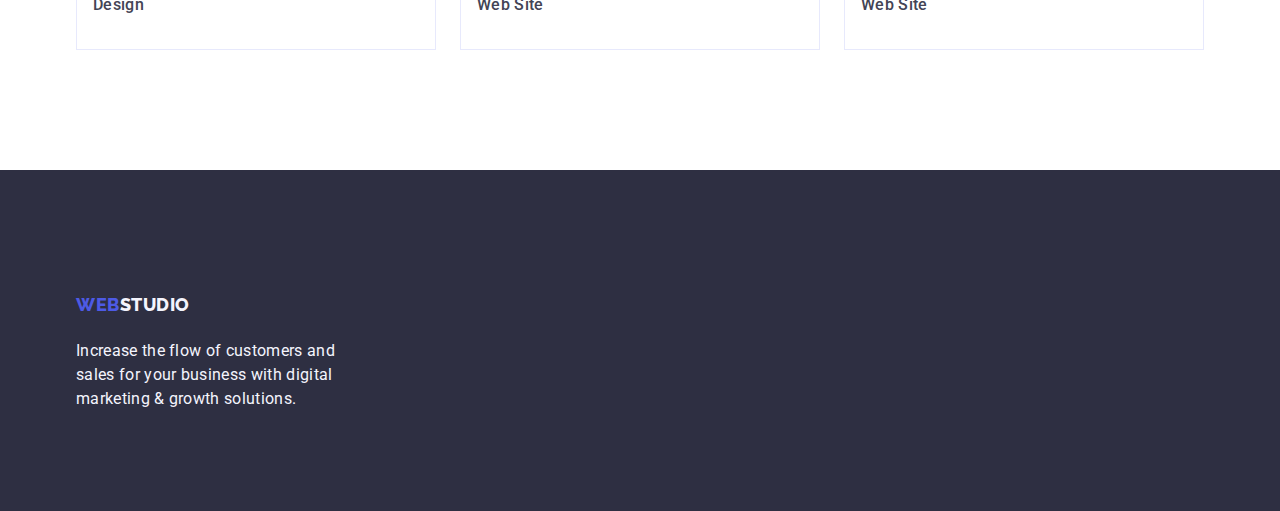
==== commit f2819e78: "main" ====
--- a/portfolio.html
+++ b/portfolio.html
@@ -182,13 +182,15 @@
     </main>
     <!-- Footer  -->
     <footer class="footer">
-      <a class="logo-link link" href="./index.html" target="blank"
-        >Web<span class="web-logo-footer">Studio</span></a
-      >
-      <p class="footer-text">
-        Increase the flow of customers and sales for your business with digital
-        marketing & growth solutions.
-      </p>
+      <div class="container">
+        <a class="logo-link link" href="./index.html" target="blank"
+          >Web<span class="web-logo-footer">Studio</span></a
+        >
+        <p class="footer-text">
+          Increase the flow of customers and sales for your business with
+          digital marketing & growth solutions.
+        </p>
+      </div>
     </footer>
   </body>
 </html>
--- a/css/styles.css
+++ b/css/styles.css
@@ -28,11 +28,22 @@
 
 ul {
     padding-left: 0%;
+    margin: 0;
+
+}
+
+p {
+    margin: 0;
+}
+h2 {
+    margin: 0;
 }
 
 /* Header */
 .header-container {
     display: flex;
+
+
 }
 
 .container {
@@ -58,7 +69,7 @@
     margin-right: 76px;
     padding: 24px 0;
     display: inline-block;
-    margin-bottom: 16px;
+
 }
 
 .web-logo {
@@ -86,11 +97,13 @@
     line-height: 1.5;
     color: #434455;
     margin-left: auto;
+
 }
 
 .contacts-list {
     display: flex;
     gap: 40px;
+    padding: 24px 0;
 }
 
 .header-item-link:hover {
@@ -122,6 +135,13 @@
     background-color: #FFFFFF;
     border-bottom: 1px solid #e7e9fc;
 
+}
+
+.contacts-item {
+    font-weight: 400;
+    font-size: 16px;
+    line-height: 24px;
+    align-items: center;
 }
 
 /* Hero */
@@ -213,6 +233,7 @@
     order: 0;
     flex-grow: 0;
     margin-bottom: 8px;
+    margin-top: 0;
 }
 
 .strategy-text {
@@ -226,6 +247,7 @@
     flex: none;
     order: 1;
     flex-grow: 0;
+    margin-bottom: 0;
 }
 
 /* Section 3 */
@@ -328,11 +350,13 @@
     letter-spacing: 0.02em;
     color: #F4F4FD;
     max-width: 264px;
+
 }
 
 .web-logo-footer {
     color: #f4f4fd;
 }
+
 
 /* Portfolio */
 .button-list {
@@ -340,6 +364,8 @@
     margin-right: 40px;
     gap: 24px;
     margin-bottom: 72px;
+    justify-content: center;
+    list-style: none;
 }
 
 .nav-button {
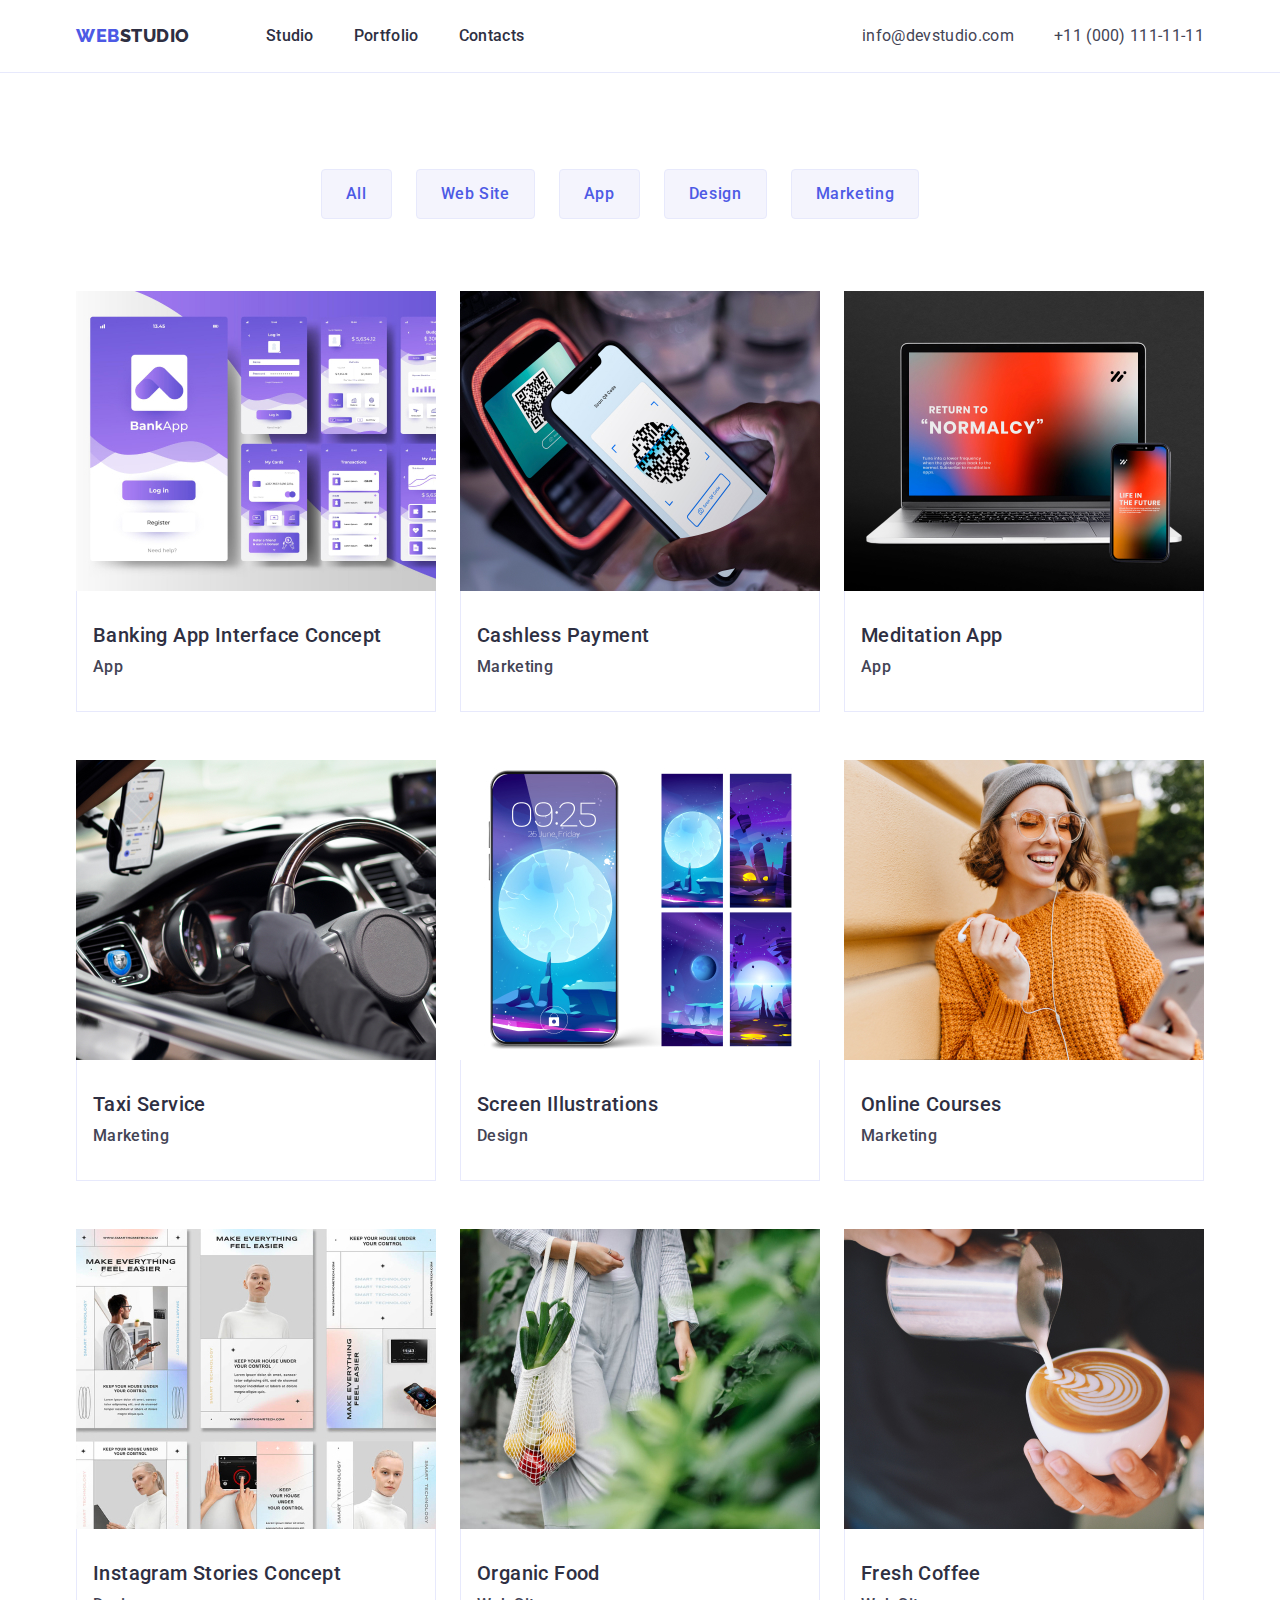
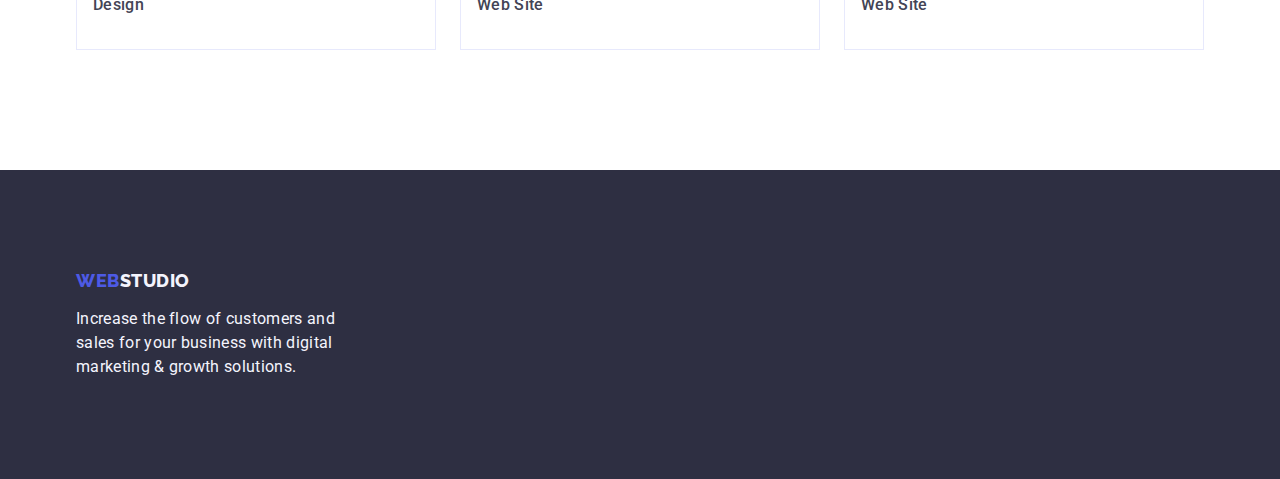
==== commit 421c7dcb: "main" ====
--- a/portfolio.html
+++ b/portfolio.html
@@ -183,7 +183,7 @@
     <!-- Footer  -->
     <footer class="footer">
       <div class="container">
-        <a class="logo-link link" href="./index.html" target="blank"
+        <a class="logo-link-footer link" href="./index.html" target="blank"
           >Web<span class="web-logo-footer">Studio</span></a
         >
         <p class="footer-text">
--- a/css/styles.css
+++ b/css/styles.css
@@ -316,6 +316,7 @@
     color: var(--color-navy-blue);
     text-align: center;
     margin-bottom: 8px;
+    margin-top: 0;
 }
 
 .hidden-text {
@@ -351,6 +352,20 @@
     color: #F4F4FD;
     max-width: 264px;
 
+}
+.logo-link-footer {
+    font-family: 'Raleway', sans-serif;
+    font-style: normal;
+    font-weight: 800;
+    font-size: 18px;
+    line-height: 1.17;
+    letter-spacing: 0.03em;
+    text-transform: uppercase;
+    color: #4D5AE5;
+    margin-right: 76px;
+    padding: 0;
+    display: inline-block;
+    margin-bottom: 16px;
 }
 
 .web-logo-footer {
